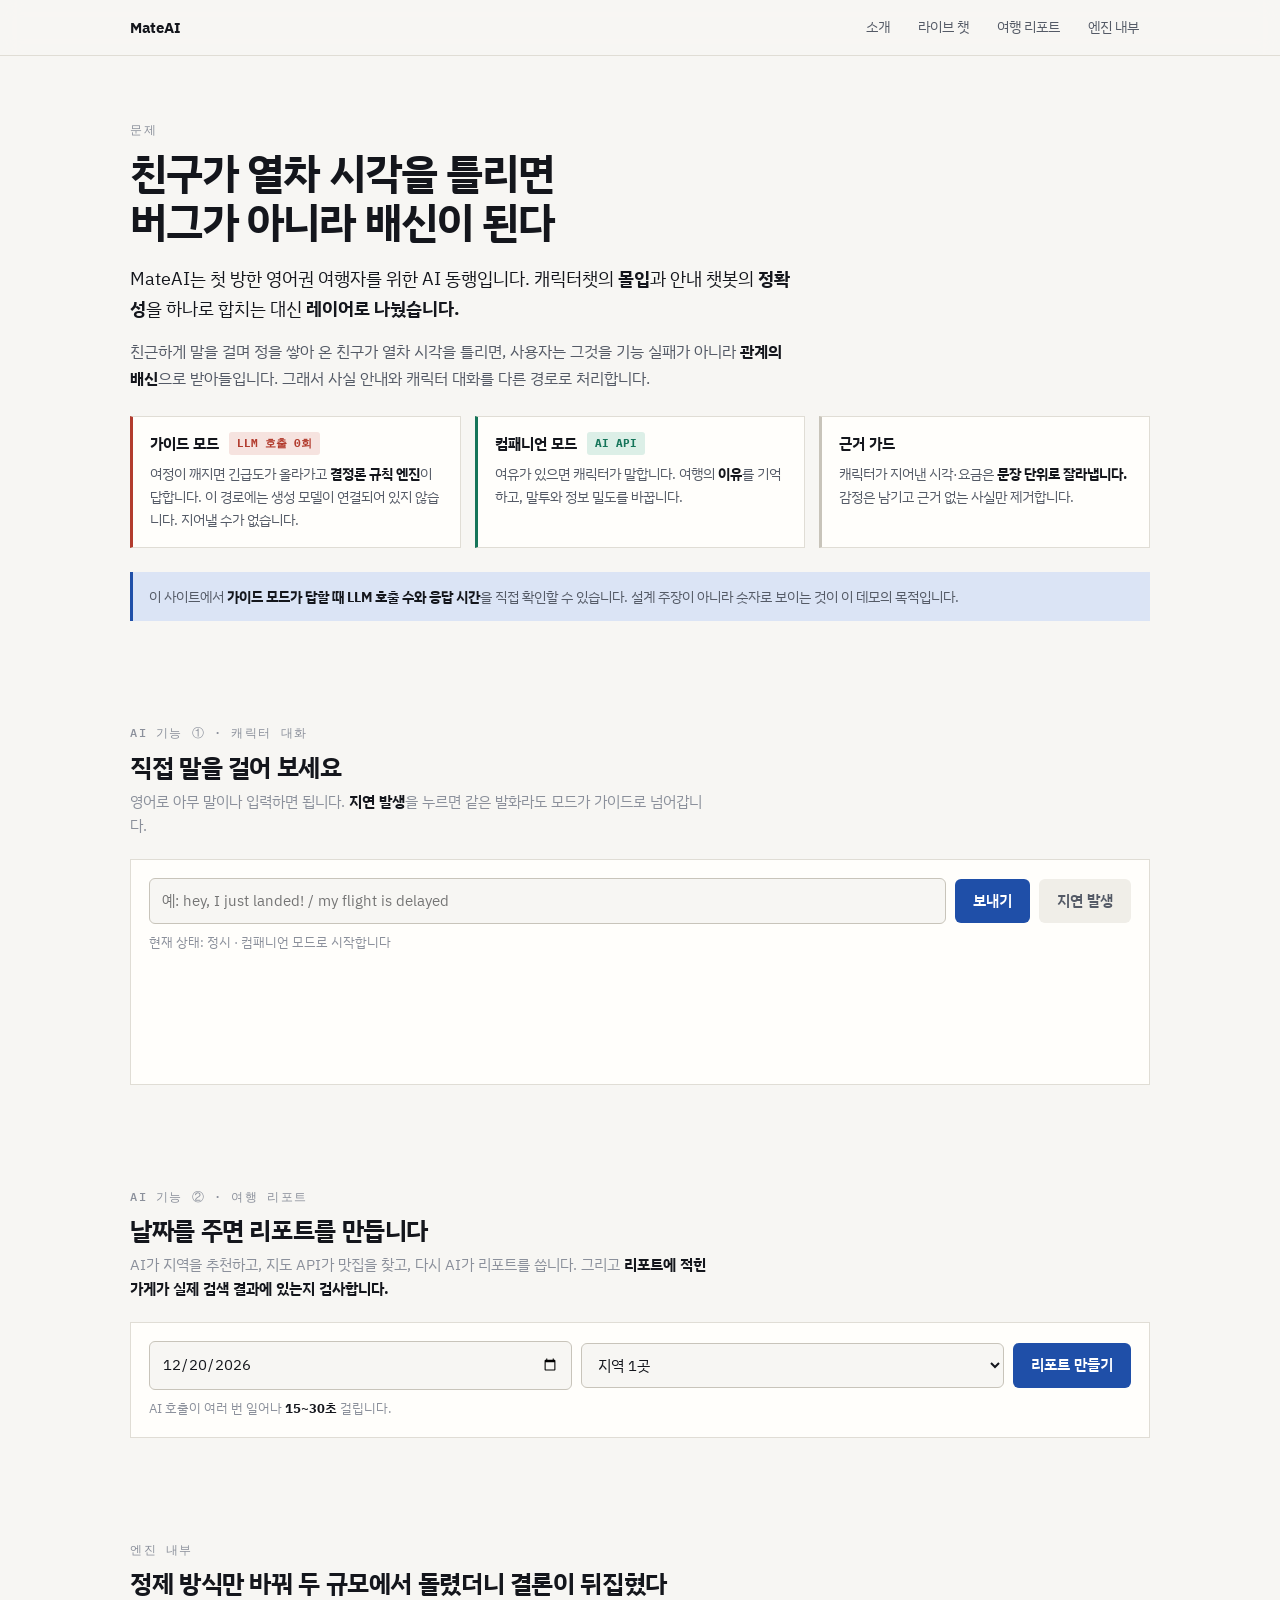
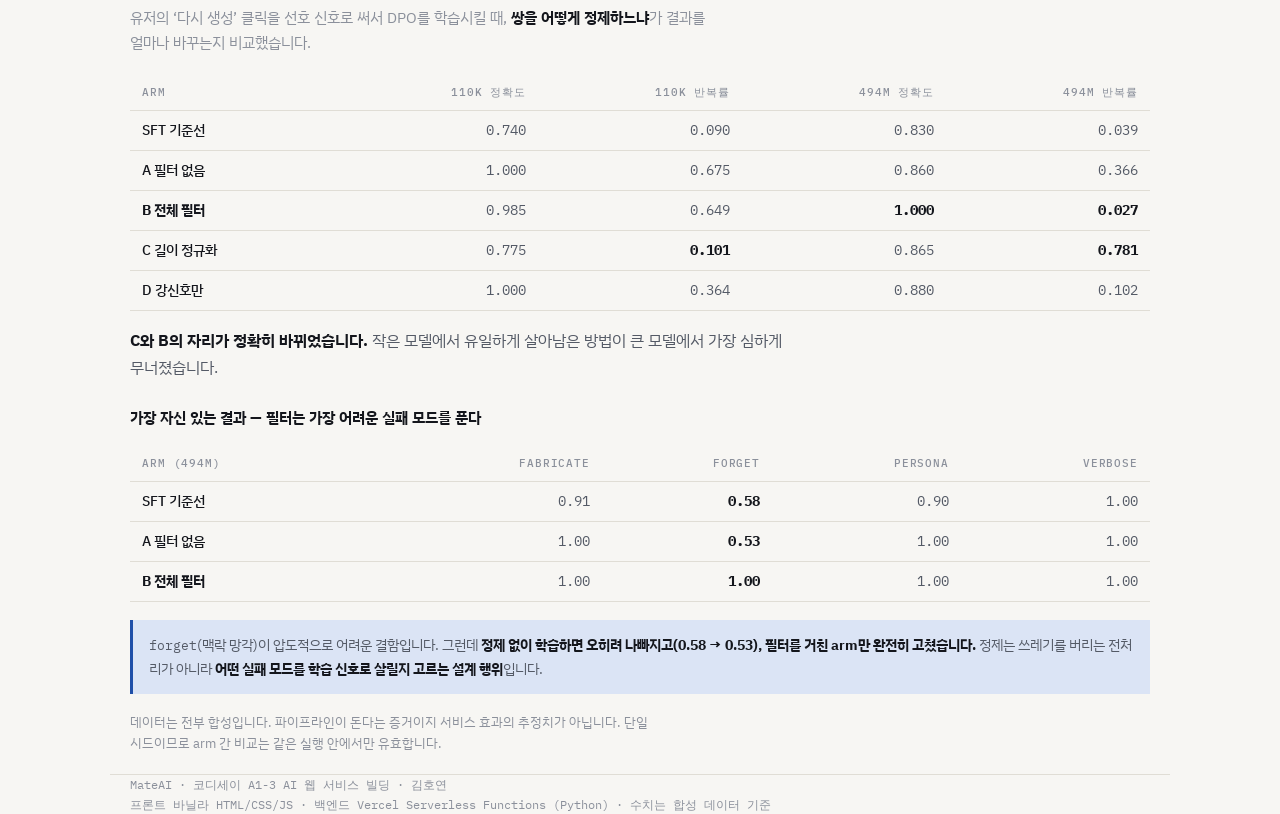
==== index.html @ 0fa053b8 "feat: MateAI 웹 서비스 — 4개 섹션 + AI 기능 2개 + 서버리스 API 프론트는 바닐라 HTML/CSS/JS(프레임워크 없음), 백엔드는 Vercel Python " ====
<!doctype html>
<html lang="ko">
<head>
<meta charset="utf-8">
<meta name="viewport" content="width=device-width,initial-scale=1">
<title>MateAI — 몰입과 무오류성을 레이어로 나눈 여행 동행 AI</title>
<meta name="description" content="캐릭터챗의 몰입과 안내 챗봇의 정확성을 레이어 분리로 공존시킨 AI 동행 서비스. 사실 안내 경로에는 LLM 호출이 없습니다.">
<link rel="preconnect" href="https://fonts.googleapis.com">
<link rel="preconnect" href="https://fonts.gstatic.com" crossorigin>
<link rel="stylesheet" href="https://fonts.googleapis.com/css2?family=IBM+Plex+Sans+KR:wght@300;400;500;600;700&family=IBM+Plex+Mono:wght@400;500;600&display=swap">
<link rel="stylesheet" href="/css/style.css">
</head>
<body>

<nav>
  <div class="wrap">
    <span class="brand">MateAI</span>
    <a href="#intro">소개</a>
    <a href="#chat">라이브 챗</a>
    <a href="#travel">여행 리포트</a>
    <a href="#engine">엔진 내부</a>
  </div>
</nav>

<main class="wrap">

  <!-- ── 섹션 1 ─────────────────────────────── -->
  <section id="intro">
    <p class="eyebrow">문제</p>
    <h1>친구가 열차 시각을 틀리면<br>버그가 아니라 배신이 된다</h1>
    <p class="lead">
      MateAI는 첫 방한 영어권 여행자를 위한 AI 동행입니다.
      캐릭터챗의 <strong>몰입</strong>과 안내 챗봇의 <strong>정확성</strong>을
      하나로 합치는 대신 <strong>레이어로 나눴습니다.</strong>
    </p>
    <p>
      친근하게 말을 걸며 정을 쌓아 온 친구가 열차 시각을 틀리면, 사용자는 그것을
      기능 실패가 아니라 <strong>관계의 배신</strong>으로 받아들입니다.
      그래서 사실 안내와 캐릭터 대화를 다른 경로로 처리합니다.
    </p>

    <div class="cards">
      <div class="card g">
        <h4>가이드 모드 <span class="pill g">LLM 호출 0회</span></h4>
        <p>여정이 깨지면 긴급도가 올라가고 <strong>결정론 규칙 엔진</strong>이 답합니다.
           이 경로에는 생성 모델이 연결되어 있지 않습니다. 지어낼 수가 없습니다.</p>
      </div>
      <div class="card c">
        <h4>컴패니언 모드 <span class="pill c">AI API</span></h4>
        <p>여유가 있으면 캐릭터가 말합니다. 여행의 <strong>이유</strong>를 기억하고,
           말투와 정보 밀도를 바꿉니다.</p>
      </div>
      <div class="card">
        <h4>근거 가드</h4>
        <p>캐릭터가 지어낸 시각·요금은 <strong>문장 단위로 잘라냅니다.</strong>
           감정은 남기고 근거 없는 사실만 제거합니다.</p>
      </div>
    </div>

    <div class="note">
      이 사이트에서 <strong>가이드 모드가 답할 때 LLM 호출 수와 응답 시간</strong>을 직접 확인할 수 있습니다.
      설계 주장이 아니라 숫자로 보이는 것이 이 데모의 목적입니다.
    </div>
  </section>

  <!-- ── 섹션 2 ─────────────────────────────── -->
  <section id="chat">
    <p class="eyebrow">AI 기능 ① · 캐릭터 대화</p>
    <h2>직접 말을 걸어 보세요</h2>
    <p class="sub">
      영어로 아무 말이나 입력하면 됩니다. <strong>지연 발생</strong>을 누르면
      같은 발화라도 모드가 가이드로 넘어갑니다.
    </p>

    <div class="panel">
      <div class="row">
        <input id="utterance" placeholder="예: hey, I just landed! / my flight is delayed"
               autocomplete="off" aria-label="메시지 입력">
        <button id="send">보내기</button>
        <button id="toggle" class="ghost">지연 발생</button>
      </div>
      <p class="hint" id="state-hint">현재 상태: 정시 · 컴패니언 모드로 시작합니다</p>
      <p class="err" id="chat-err" hidden></p>
      <div class="feed" id="feed"></div>
    </div>

    <div class="panel" id="inspector" hidden>
      <h3 style="margin-top:0">이번 턴의 내부</h3>
      <div id="kv"></div>
    </div>
  </section>

  <!-- ── 섹션 3 ─────────────────────────────── -->
  <section id="travel">
    <p class="eyebrow">AI 기능 ② · 여행 리포트</p>
    <h2>날짜를 주면 리포트를 만듭니다</h2>
    <p class="sub">
      AI가 지역을 추천하고, 지도 API가 맛집을 찾고, 다시 AI가 리포트를 씁니다.
      그리고 <strong>리포트에 적힌 가게가 실제 검색 결과에 있는지 검사합니다.</strong>
    </p>

    <div class="panel">
      <div class="row">
        <input id="date" type="date" aria-label="여행 날짜">
        <select id="cities" aria-label="추천 지역 수">
          <option value="1">지역 1곳</option>
          <option value="2">지역 2곳</option>
        </select>
        <button id="make">리포트 만들기</button>
      </div>
      <p class="hint">AI 호출이 여러 번 일어나 <strong>15~30초</strong> 걸립니다.</p>
      <p class="err" id="travel-err" hidden></p>
    </div>

    <div id="travel-out"></div>
  </section>

  <!-- ── 섹션 4 ─────────────────────────────── -->
  <section id="engine">
    <p class="eyebrow">엔진 내부</p>
    <h2>정제 방식만 바꿔 두 규모에서 돌렸더니 결론이 뒤집혔다</h2>
    <p class="sub">
      유저의 &lsquo;다시 생성&rsquo; 클릭을 선호 신호로 써서 DPO를 학습시킬 때,
      <strong>쌍을 어떻게 정제하느냐</strong>가 결과를 얼마나 바꾸는지 비교했습니다.
    </p>

    <div class="tw">
      <table>
        <thead>
          <tr><th>arm</th><th class="num">110K 정확도</th><th class="num">110K 반복률</th>
              <th class="num">494M 정확도</th><th class="num">494M 반복률</th></tr>
        </thead>
        <tbody>
          <tr><td>SFT 기준선</td><td class="num">0.740</td><td class="num">0.090</td>
              <td class="num">0.830</td><td class="num">0.039</td></tr>
          <tr><td>A 필터 없음</td><td class="num">1.000</td><td class="num">0.675</td>
              <td class="num">0.860</td><td class="num">0.366</td></tr>
          <tr><td><strong>B 전체 필터</strong></td><td class="num">0.985</td><td class="num">0.649</td>
              <td class="num"><strong>1.000</strong></td><td class="num"><strong>0.027</strong></td></tr>
          <tr><td>C 길이 정규화</td><td class="num">0.775</td><td class="num"><strong>0.101</strong></td>
              <td class="num">0.865</td><td class="num"><strong>0.781</strong></td></tr>
          <tr><td>D 강신호만</td><td class="num">1.000</td><td class="num">0.364</td>
              <td class="num">0.880</td><td class="num">0.102</td></tr>
        </tbody>
      </table>
    </div>

    <p>
      <strong>C와 B의 자리가 정확히 바뀌었습니다.</strong>
      작은 모델에서 유일하게 살아남은 방법이 큰 모델에서 가장 심하게 무너졌습니다.
    </p>

    <h3>가장 자신 있는 결과 — 필터는 가장 어려운 실패 모드를 푼다</h3>
    <div class="tw">
      <table>
        <thead><tr><th>arm (494M)</th><th class="num">fabricate</th><th class="num">forget</th>
                   <th class="num">persona</th><th class="num">verbose</th></tr></thead>
        <tbody>
          <tr><td>SFT 기준선</td><td class="num">0.91</td><td class="num"><strong>0.58</strong></td>
              <td class="num">0.90</td><td class="num">1.00</td></tr>
          <tr><td>A 필터 없음</td><td class="num">1.00</td><td class="num"><strong>0.53</strong></td>
              <td class="num">1.00</td><td class="num">1.00</td></tr>
          <tr><td><strong>B 전체 필터</strong></td><td class="num">1.00</td><td class="num"><strong>1.00</strong></td>
              <td class="num">1.00</td><td class="num">1.00</td></tr>
        </tbody>
      </table>
    </div>
    <div class="note">
      <code>forget</code>(맥락 망각)이 압도적으로 어려운 결함입니다.
      그런데 <strong>정제 없이 학습하면 오히려 나빠지고(0.58 → 0.53), 필터를 거친 arm만 완전히 고쳤습니다.</strong>
      정제는 쓰레기를 버리는 전처리가 아니라 <strong>어떤 실패 모드를 학습 신호로 살릴지 고르는 설계 행위</strong>입니다.
    </div>

    <p class="hint">
      데이터는 전부 합성입니다. 파이프라인이 돈다는 증거이지 서비스 효과의 추정치가 아닙니다.
      단일 시드이므로 arm 간 비교는 같은 실행 안에서만 유효합니다.
    </p>
  </section>

</main>

<footer class="wrap">
  MateAI · 코디세이 A1-3 AI 웹 서비스 빌딩 · 김호연<br>
  프론트 바닐라 HTML/CSS/JS · 백엔드 Vercel Serverless Functions (Python) · 수치는 합성 데이터 기준
</footer>

<script src="/js/app.js"></script>
</body>
</html>
---- css/style.css ----
:root{
  --ground:#f7f6f3; --surface:#fffefb; --surface-2:#f0eee8;
  --ink:#14161c; --ink-2:#545a66; --ink-3:#8b909b;
  --rule:#e0ddd5; --rule-strong:#c8c4ba;
  --accent:#1f4fa8; --accent-soft:#dbe4f5;
  --guide:#b23c2e; --guide-soft:#f6e3df;
  --companion:#16755a; --comp-soft:#dcefe7;
  --nav-h:56px;
}
@media (prefers-color-scheme:dark){
  :root{
    --ground:#14161a; --surface:#1c1f25; --surface-2:#23272f;
    --ink:#f2f1ee; --ink-2:#a8adb8; --ink-3:#767c88;
    --rule:#2c313a; --rule-strong:#3d434e;
    --accent:#79a4ee; --accent-soft:#1e2a44;
    --guide:#e08272; --guide-soft:#3a2320;
    --companion:#58b795; --comp-soft:#16302a;
  }
}
*{box-sizing:border-box}
html{scroll-behavior:smooth; scroll-padding-top:var(--nav-h)}
body{
  margin:0; background:var(--ground); color:var(--ink);
  font-family:"IBM Plex Sans KR",-apple-system,BlinkMacSystemFont,"Apple SD Gothic Neo",sans-serif;
  font-size:16px; line-height:1.7; -webkit-font-smoothing:antialiased;
}
.wrap{max-width:1060px; margin:0 auto; padding:0 20px}

/* ── 네비게이션 ─────────────────────────────── */
nav{
  position:sticky; top:0; z-index:20; height:var(--nav-h);
  background:color-mix(in srgb, var(--ground) 88%, transparent);
  backdrop-filter:blur(10px); border-bottom:1px solid var(--rule);
}
nav .wrap{display:flex; align-items:center; gap:6px; height:100%}
nav .brand{font-weight:700; letter-spacing:-.02em; margin-right:auto; font-size:15px}
nav a{
  color:var(--ink-2); text-decoration:none; font-size:13.5px; padding:7px 11px;
  border-radius:6px; white-space:nowrap;
}
nav a:hover,nav a:focus-visible{background:var(--surface-2); color:var(--ink)}
nav a:focus-visible{outline:2px solid var(--accent); outline-offset:1px}

section{padding:64px 0 20px; scroll-margin-top:var(--nav-h)}
h1{font-size:clamp(26px,5vw,42px); line-height:1.18; letter-spacing:-.022em; margin:0 0 16px; text-wrap:balance}
h2{font-size:clamp(19px,3vw,25px); line-height:1.3; letter-spacing:-.015em; margin:0 0 6px; text-wrap:balance}
h3{font-size:15px; margin:24px 0 8px}
p{margin:0 0 14px; max-width:66ch; color:var(--ink-2)}
.lead{font-size:18px; color:var(--ink); max-width:60ch}
.eyebrow{
  font-family:"IBM Plex Mono",ui-monospace,monospace; font-size:11.5px; font-weight:500;
  letter-spacing:.14em; text-transform:uppercase; color:var(--ink-3); margin:0 0 8px;
}
.sub{color:var(--ink-3); font-size:14.5px; margin:0 0 20px; max-width:64ch}
strong{color:var(--ink)}
code{font-family:"IBM Plex Mono",ui-monospace,monospace; font-size:.9em}

/* ── 카드/레이어 ────────────────────────────── */
.cards{display:grid; grid-template-columns:repeat(auto-fit,minmax(240px,1fr)); gap:14px; margin:24px 0}
.card{background:var(--surface); border:1px solid var(--rule); border-left:3px solid var(--rule-strong); padding:15px 17px}
.card.g{border-left-color:var(--guide)} .card.c{border-left-color:var(--companion)}
.card h4{margin:0 0 6px; font-size:14.5px}
.card p{font-size:13.5px; margin:0}
.pill{display:inline-block; font-family:"IBM Plex Mono",monospace; font-size:11px;
  padding:2px 8px; border-radius:3px; margin-left:6px; vertical-align:2px}
.pill.g{background:var(--guide-soft); color:var(--guide)}
.pill.c{background:var(--comp-soft); color:var(--companion)}

/* ── 폼 ─────────────────────────────────────── */
.panel{background:var(--surface); border:1px solid var(--rule); padding:18px; margin:18px 0}
.row{display:flex; gap:9px; flex-wrap:wrap; align-items:center}
input,select,button{font:inherit; font-size:14.5px}
input,select{
  flex:1 1 190px; min-width:0; padding:10px 12px;
  background:var(--ground); color:var(--ink); border:1px solid var(--rule-strong); border-radius:6px;
}
input:focus,select:focus{outline:2px solid var(--accent); outline-offset:1px; border-color:var(--accent)}
button{
  padding:10px 18px; border:0; border-radius:6px; background:var(--accent); color:#fff;
  font-weight:600; cursor:pointer;
}
button:hover:not(:disabled){filter:brightness(1.08)}
button:disabled{opacity:.5; cursor:not-allowed}
button:focus-visible{outline:2px solid var(--ink); outline-offset:2px}
button.ghost{background:var(--surface-2); color:var(--ink-2)}
.hint{font-size:12.5px; color:var(--ink-3); margin:8px 0 0}
.err{color:var(--guide); font-size:13.5px; margin:10px 0 0; font-weight:500}

/* ── 대화 ───────────────────────────────────── */
.feed{display:flex; flex-direction:column; gap:10px; margin:16px 0; min-height:80px}
.msg{max-width:82%; padding:10px 14px; border-radius:14px; font-size:14.5px; white-space:pre-wrap; word-break:break-word}
.msg.me{align-self:flex-end; background:var(--accent); color:#fff; border-bottom-right-radius:4px}
.msg.ai{align-self:flex-start; background:var(--surface-2); border-bottom-left-radius:4px}
.msg.ai.guide{border-left:3px solid var(--guide)}
.msg.ai.companion{border-left:3px solid var(--companion)}
.meta{font-family:"IBM Plex Mono",monospace; font-size:11.5px; color:var(--ink-3); margin-top:5px}

/* ── 인스펙터 ───────────────────────────────── */
.kv{display:flex; justify-content:space-between; gap:12px; padding:7px 0; border-bottom:1px solid var(--rule); font-size:13.5px}
.kv:last-child{border-bottom:0}
.kv .k{color:var(--ink-3)} .kv .v{font-family:"IBM Plex Mono",monospace; font-variant-numeric:tabular-nums}
.v.zero{color:var(--companion); font-weight:600}
.v.paid{color:var(--guide); font-weight:600}

/* ── 결과 ───────────────────────────────────── */
.report{background:var(--surface); border:1px solid var(--rule); padding:18px; overflow-x:auto}
.report h1,.report h2,.report h3{margin:18px 0 8px}
.report ul{padding-left:20px; color:var(--ink-2); font-size:14.5px}
.report li{margin-bottom:4px}
.report .flag{color:var(--guide); font-size:12px; font-family:"IBM Plex Mono",monospace}
.badge{display:inline-block; font-family:"IBM Plex Mono",monospace; font-size:11.5px;
  padding:3px 9px; border-radius:3px; margin-right:6px}
.badge.ok{background:var(--comp-soft); color:var(--companion)}
.badge.bad{background:var(--guide-soft); color:var(--guide)}

.tw{overflow-x:auto; margin:16px 0}
table{border-collapse:collapse; width:100%; font-size:13.5px; min-width:440px}
th,td{padding:8px 12px; text-align:left; border-bottom:1px solid var(--rule)}
th{font-family:"IBM Plex Mono",monospace; font-size:11px; letter-spacing:.08em;
  text-transform:uppercase; color:var(--ink-3); font-weight:500}
td{color:var(--ink-2)} td:first-child{color:var(--ink); font-weight:500}
td.num,th.num{text-align:right; font-family:"IBM Plex Mono",monospace; font-variant-numeric:tabular-nums}

.note{border-left:3px solid var(--accent); background:var(--accent-soft);
  padding:13px 16px; margin:18px 0; font-size:14px; color:var(--ink-2)}
footer{margin-top:56px; padding:22px 0 40px; border-top:1px solid var(--rule);
  font-family:"IBM Plex Mono",monospace; font-size:11.5px; color:var(--ink-3)}

.spinner{display:inline-block; width:13px; height:13px; border:2px solid var(--rule-strong);
  border-top-color:var(--accent); border-radius:50%; animation:spin .7s linear infinite;
  vertical-align:-2px; margin-right:6px}
@keyframes spin{to{transform:rotate(360deg)}}
@media (prefers-reduced-motion:reduce){*{animation:none!important; transition:none!important}
  html{scroll-behavior:auto}}

@media (max-width:640px){
  nav .brand{display:none}
  nav .wrap{gap:2px; overflow-x:auto}
  nav a{padding:7px 9px; font-size:13px}
  section{padding:44px 0 16px}
  .msg{max-width:92%}
  .row{flex-direction:column; align-items:stretch}
  button{width:100%}
}
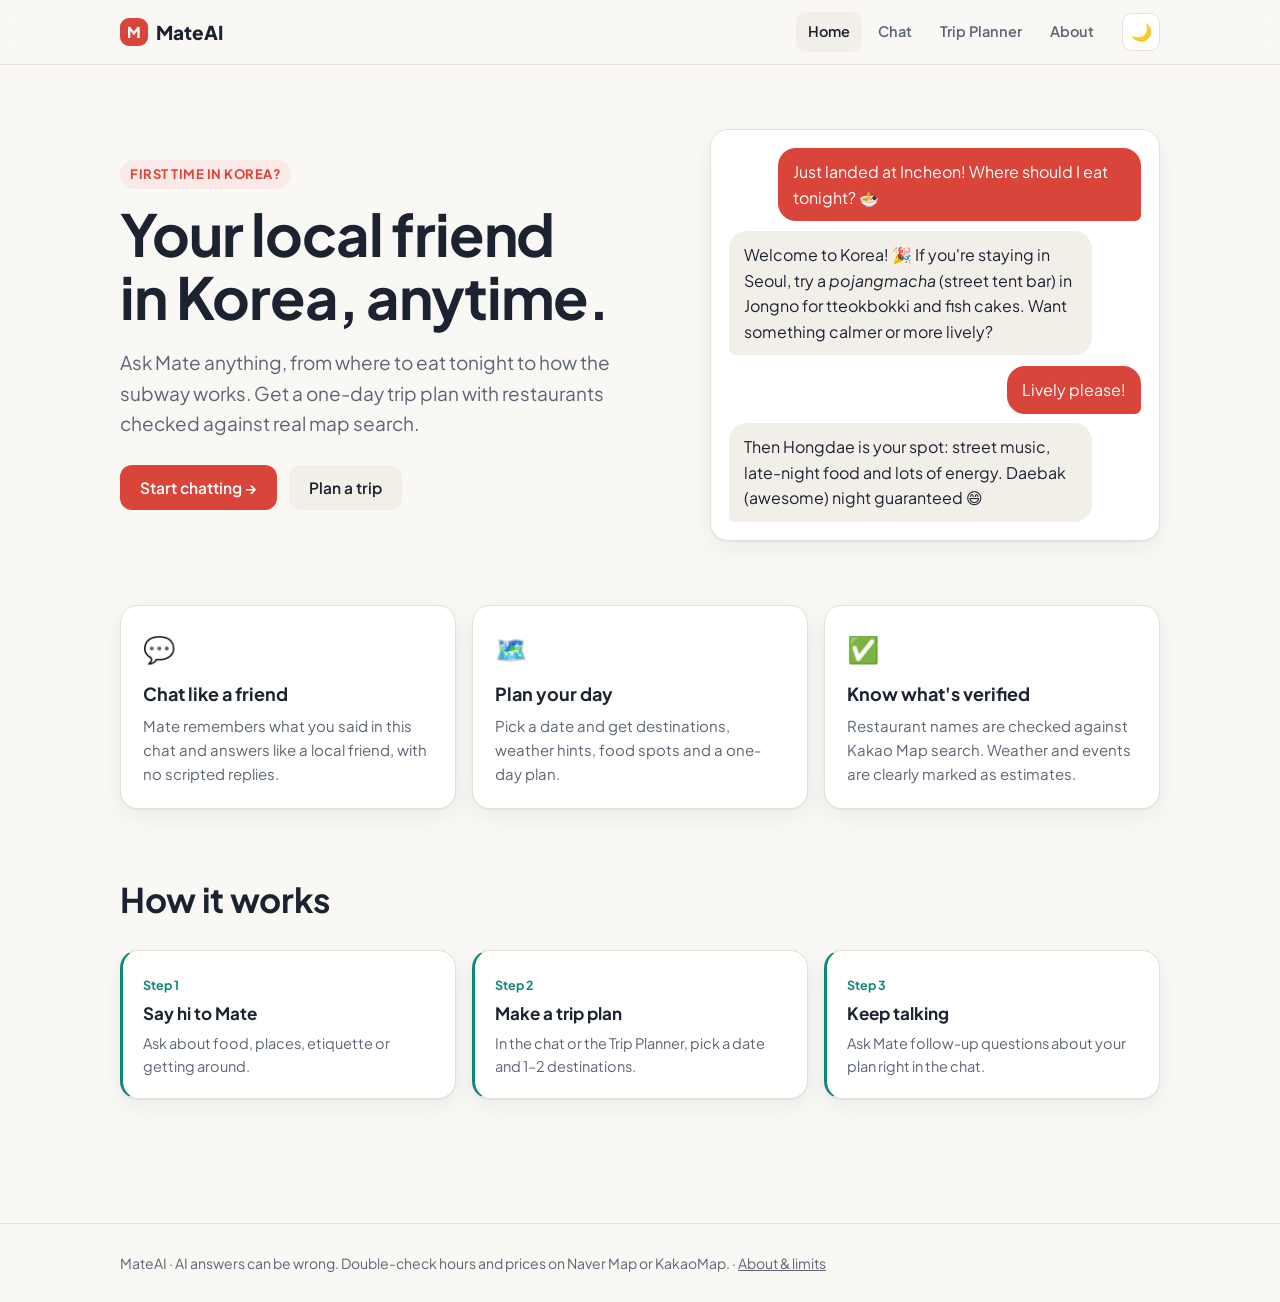
==== commit 94e5f01c: "feat(a1-3): traveler-facing multi-page redesign, natural chat, trip plan in chat - split into Home /" ====
--- a/index.html
+++ b/index.html
@@ -1,189 +1,78 @@
 <!doctype html>
-<html lang="ko">
+<html lang="en">
 <head>
 <meta charset="utf-8">
 <meta name="viewport" content="width=device-width,initial-scale=1">
-<title>MateAI — 몰입과 무오류성을 레이어로 나눈 여행 동행 AI</title>
-<meta name="description" content="캐릭터챗의 몰입과 안내 챗봇의 정확성을 레이어 분리로 공존시킨 AI 동행 서비스. 사실 안내 경로에는 LLM 호출이 없습니다.">
+<title>MateAI — Your local friend in Korea</title>
+<meta name="description" content="Chat with a Korean local friend and get an AI trip plan with restaurants checked against real map search.">
 <link rel="preconnect" href="https://fonts.googleapis.com">
 <link rel="preconnect" href="https://fonts.gstatic.com" crossorigin>
-<link rel="stylesheet" href="https://fonts.googleapis.com/css2?family=IBM+Plex+Sans+KR:wght@300;400;500;600;700&family=IBM+Plex+Mono:wght@400;500;600&display=swap">
+<link rel="stylesheet" href="https://fonts.googleapis.com/css2?family=Plus+Jakarta+Sans:wght@400;500;600;700;800&family=Noto+Sans+KR:wght@400;500;700&display=swap">
 <link rel="stylesheet" href="/css/style.css">
 </head>
 <body>
-
-<nav>
+<header class="nav">
   <div class="wrap">
-    <span class="brand">MateAI</span>
-    <a href="#intro">소개</a>
-    <a href="#chat">라이브 챗</a>
-    <a href="#travel">여행 리포트</a>
-    <a href="#engine">엔진 내부</a>
+    <a class="brand" href="/"><span class="dot">M</span>MateAI</a>
+    <nav class="links" aria-label="Main">
+      <a href="/" aria-current="page">Home</a>
+      <a href="/chat.html">Chat</a>
+      <a href="/trip.html">Trip Planner</a>
+      <a href="/about.html">About</a>
+    </nav>
+    <button class="theme-btn" id="theme" type="button" aria-label="Toggle dark mode">🌙</button>
   </div>
-</nav>
+</header>
 
 <main class="wrap">
-
-  <!-- ── 섹션 1 ─────────────────────────────── -->
-  <section id="intro">
-    <p class="eyebrow">문제</p>
-    <h1>친구가 열차 시각을 틀리면<br>버그가 아니라 배신이 된다</h1>
-    <p class="lead">
-      MateAI는 첫 방한 영어권 여행자를 위한 AI 동행입니다.
-      캐릭터챗의 <strong>몰입</strong>과 안내 챗봇의 <strong>정확성</strong>을
-      하나로 합치는 대신 <strong>레이어로 나눴습니다.</strong>
-    </p>
-    <p>
-      친근하게 말을 걸며 정을 쌓아 온 친구가 열차 시각을 틀리면, 사용자는 그것을
-      기능 실패가 아니라 <strong>관계의 배신</strong>으로 받아들입니다.
-      그래서 사실 안내와 캐릭터 대화를 다른 경로로 처리합니다.
-    </p>
-
-    <div class="cards">
-      <div class="card g">
-        <h4>가이드 모드 <span class="pill g">LLM 호출 0회</span></h4>
-        <p>여정이 깨지면 긴급도가 올라가고 <strong>결정론 규칙 엔진</strong>이 답합니다.
-           이 경로에는 생성 모델이 연결되어 있지 않습니다. 지어낼 수가 없습니다.</p>
-      </div>
-      <div class="card c">
-        <h4>컴패니언 모드 <span class="pill c">AI API</span></h4>
-        <p>여유가 있으면 캐릭터가 말합니다. 여행의 <strong>이유</strong>를 기억하고,
-           말투와 정보 밀도를 바꿉니다.</p>
-      </div>
-      <div class="card">
-        <h4>근거 가드</h4>
-        <p>캐릭터가 지어낸 시각·요금은 <strong>문장 단위로 잘라냅니다.</strong>
-           감정은 남기고 근거 없는 사실만 제거합니다.</p>
+  <section class="hero">
+    <div class="fade-in">
+      <span class="eyebrow">First time in Korea?</span>
+      <h1>Your local friend<br>in Korea, anytime.</h1>
+      <p class="lead">Ask Mate anything, from where to eat tonight to how the subway works.
+        Get a one-day trip plan with restaurants checked against real map search.</p>
+      <div class="ctas">
+        <a class="btn" href="/chat.html">Start chatting →</a>
+        <a class="btn ghost" href="/trip.html">Plan a trip</a>
       </div>
     </div>
-
-    <div class="note">
-      이 사이트에서 <strong>가이드 모드가 답할 때 LLM 호출 수와 응답 시간</strong>을 직접 확인할 수 있습니다.
-      설계 주장이 아니라 숫자로 보이는 것이 이 데모의 목적입니다.
+    <div class="card hero-chat fade-in" aria-hidden="true">
+      <div class="bubble user">Just landed at Incheon! Where should I eat tonight? 🍜</div>
+      <div class="bubble mate">Welcome to Korea! 🎉 If you're staying in Seoul, try a <em>pojangmacha</em> (street tent bar) in Jongno for tteokbokki and fish cakes. Want something calmer or more lively?</div>
+      <div class="bubble user">Lively please!</div>
+      <div class="bubble mate">Then Hongdae is your spot: street music, late-night food and lots of energy. Daebak (awesome) night guaranteed 😄</div>
     </div>
   </section>
 
-  <!-- ── 섹션 2 ─────────────────────────────── -->
-  <section id="chat">
-    <p class="eyebrow">AI 기능 ① · 캐릭터 대화</p>
-    <h2>직접 말을 걸어 보세요</h2>
-    <p class="sub">
-      영어로 아무 말이나 입력하면 됩니다. <strong>지연 발생</strong>을 누르면
-      같은 발화라도 모드가 가이드로 넘어갑니다.
-    </p>
+  <section class="features">
+    <article class="card feature">
+      <div class="icon">💬</div>
+      <h3>Chat like a friend</h3>
+      <p>Mate remembers what you said in this chat and answers like a local friend, with no scripted replies.</p>
+    </article>
+    <article class="card feature">
+      <div class="icon">🗺️</div>
+      <h3>Plan your day</h3>
+      <p>Pick a date and get destinations, weather hints, food spots and a one-day plan.</p>
+    </article>
+    <article class="card feature">
+      <div class="icon">✅</div>
+      <h3>Know what's verified</h3>
+      <p>Restaurant names are checked against Kakao Map search. Weather and events are clearly marked as estimates.</p>
+    </article>
+  </section>
 
-    <div class="panel">
-      <div class="row">
-        <input id="utterance" placeholder="예: hey, I just landed! / my flight is delayed"
-               autocomplete="off" aria-label="메시지 입력">
-        <button id="send">보내기</button>
-        <button id="toggle" class="ghost">지연 발생</button>
-      </div>
-      <p class="hint" id="state-hint">현재 상태: 정시 · 컴패니언 모드로 시작합니다</p>
-      <p class="err" id="chat-err" hidden></p>
-      <div class="feed" id="feed"></div>
-    </div>
-
-    <div class="panel" id="inspector" hidden>
-      <h3 style="margin-top:0">이번 턴의 내부</h3>
-      <div id="kv"></div>
+  <section class="section">
+    <h2>How it works</h2>
+    <div class="steps">
+      <div class="card step"><h3>Say hi to Mate</h3><p>Ask about food, places, etiquette or getting around.</p></div>
+      <div class="card step"><h3>Make a trip plan</h3><p>In the chat or the Trip Planner, pick a date and 1–2 destinations.</p></div>
+      <div class="card step"><h3>Keep talking</h3><p>Ask Mate follow-up questions about your plan right in the chat.</p></div>
     </div>
   </section>
-
-  <!-- ── 섹션 3 ─────────────────────────────── -->
-  <section id="travel">
-    <p class="eyebrow">AI 기능 ② · 여행 리포트</p>
-    <h2>날짜를 주면 리포트를 만듭니다</h2>
-    <p class="sub">
-      AI가 지역을 추천하고, 지도 API가 맛집을 찾고, 다시 AI가 리포트를 씁니다.
-      그리고 <strong>리포트에 적힌 가게가 실제 검색 결과에 있는지 검사합니다.</strong>
-    </p>
-
-    <div class="panel">
-      <div class="row">
-        <input id="date" type="date" aria-label="여행 날짜">
-        <select id="cities" aria-label="추천 지역 수">
-          <option value="1">지역 1곳</option>
-          <option value="2">지역 2곳</option>
-        </select>
-        <button id="make">리포트 만들기</button>
-      </div>
-      <p class="hint">AI 호출이 여러 번 일어나 <strong>15~30초</strong> 걸립니다.</p>
-      <p class="err" id="travel-err" hidden></p>
-    </div>
-
-    <div id="travel-out"></div>
-  </section>
-
-  <!-- ── 섹션 4 ─────────────────────────────── -->
-  <section id="engine">
-    <p class="eyebrow">엔진 내부</p>
-    <h2>정제 방식만 바꿔 두 규모에서 돌렸더니 결론이 뒤집혔다</h2>
-    <p class="sub">
-      유저의 &lsquo;다시 생성&rsquo; 클릭을 선호 신호로 써서 DPO를 학습시킬 때,
-      <strong>쌍을 어떻게 정제하느냐</strong>가 결과를 얼마나 바꾸는지 비교했습니다.
-    </p>
-
-    <div class="tw">
-      <table>
-        <thead>
-          <tr><th>arm</th><th class="num">110K 정확도</th><th class="num">110K 반복률</th>
-              <th class="num">494M 정확도</th><th class="num">494M 반복률</th></tr>
-        </thead>
-        <tbody>
-          <tr><td>SFT 기준선</td><td class="num">0.740</td><td class="num">0.090</td>
-              <td class="num">0.830</td><td class="num">0.039</td></tr>
-          <tr><td>A 필터 없음</td><td class="num">1.000</td><td class="num">0.675</td>
-              <td class="num">0.860</td><td class="num">0.366</td></tr>
-          <tr><td><strong>B 전체 필터</strong></td><td class="num">0.985</td><td class="num">0.649</td>
-              <td class="num"><strong>1.000</strong></td><td class="num"><strong>0.027</strong></td></tr>
-          <tr><td>C 길이 정규화</td><td class="num">0.775</td><td class="num"><strong>0.101</strong></td>
-              <td class="num">0.865</td><td class="num"><strong>0.781</strong></td></tr>
-          <tr><td>D 강신호만</td><td class="num">1.000</td><td class="num">0.364</td>
-              <td class="num">0.880</td><td class="num">0.102</td></tr>
-        </tbody>
-      </table>
-    </div>
-
-    <p>
-      <strong>C와 B의 자리가 정확히 바뀌었습니다.</strong>
-      작은 모델에서 유일하게 살아남은 방법이 큰 모델에서 가장 심하게 무너졌습니다.
-    </p>
-
-    <h3>가장 자신 있는 결과 — 필터는 가장 어려운 실패 모드를 푼다</h3>
-    <div class="tw">
-      <table>
-        <thead><tr><th>arm (494M)</th><th class="num">fabricate</th><th class="num">forget</th>
-                   <th class="num">persona</th><th class="num">verbose</th></tr></thead>
-        <tbody>
-          <tr><td>SFT 기준선</td><td class="num">0.91</td><td class="num"><strong>0.58</strong></td>
-              <td class="num">0.90</td><td class="num">1.00</td></tr>
-          <tr><td>A 필터 없음</td><td class="num">1.00</td><td class="num"><strong>0.53</strong></td>
-              <td class="num">1.00</td><td class="num">1.00</td></tr>
-          <tr><td><strong>B 전체 필터</strong></td><td class="num">1.00</td><td class="num"><strong>1.00</strong></td>
-              <td class="num">1.00</td><td class="num">1.00</td></tr>
-        </tbody>
-      </table>
-    </div>
-    <div class="note">
-      <code>forget</code>(맥락 망각)이 압도적으로 어려운 결함입니다.
-      그런데 <strong>정제 없이 학습하면 오히려 나빠지고(0.58 → 0.53), 필터를 거친 arm만 완전히 고쳤습니다.</strong>
-      정제는 쓰레기를 버리는 전처리가 아니라 <strong>어떤 실패 모드를 학습 신호로 살릴지 고르는 설계 행위</strong>입니다.
-    </div>
-
-    <p class="hint">
-      데이터는 전부 합성입니다. 파이프라인이 돈다는 증거이지 서비스 효과의 추정치가 아닙니다.
-      단일 시드이므로 arm 간 비교는 같은 실행 안에서만 유효합니다.
-    </p>
-  </section>
-
 </main>
 
-<footer class="wrap">
-  MateAI · 코디세이 A1-3 AI 웹 서비스 빌딩 · 김호연<br>
-  프론트 바닐라 HTML/CSS/JS · 백엔드 Vercel Serverless Functions (Python) · 수치는 합성 데이터 기준
-</footer>
-
-<script src="/js/app.js"></script>
+<footer><div class="wrap">MateAI · AI answers can be wrong. Double-check hours and prices on Naver Map or KakaoMap. · <a href="/about.html">About &amp; limits</a></div></footer>
+<script src="/js/common.js"></script>
 </body>
 </html>
--- a/css/style.css
+++ b/css/style.css
@@ -1,144 +1,182 @@
+/* MateAI — Korea travel companion. Vanilla CSS, light/dark via [data-theme]. */
 :root{
-  --ground:#f7f6f3; --surface:#fffefb; --surface-2:#f0eee8;
-  --ink:#14161c; --ink-2:#545a66; --ink-3:#8b909b;
-  --rule:#e0ddd5; --rule-strong:#c8c4ba;
-  --accent:#1f4fa8; --accent-soft:#dbe4f5;
-  --guide:#b23c2e; --guide-soft:#f6e3df;
-  --companion:#16755a; --comp-soft:#dcefe7;
-  --nav-h:56px;
+  --bg:#faf8f5; --surface:#ffffff; --surface-2:#f2eee8; --ink:#1c2230; --muted:#5d6574;
+  --line:#e6e0d7; --accent:#d9443b; --accent-ink:#ffffff; --accent-soft:#fbe9e7;
+  --jade:#0e8a7a; --jade-soft:#e2f4f1; --warn:#9a6700; --warn-soft:#fff4d6;
+  --shadow:0 1px 2px rgba(28,34,48,.06),0 8px 24px rgba(28,34,48,.06);
+  --radius:18px; --max:1080px;
+  --font:"Plus Jakarta Sans","Noto Sans KR",system-ui,-apple-system,"Segoe UI",sans-serif;
 }
 @media (prefers-color-scheme:dark){
-  :root{
-    --ground:#14161a; --surface:#1c1f25; --surface-2:#23272f;
-    --ink:#f2f1ee; --ink-2:#a8adb8; --ink-3:#767c88;
-    --rule:#2c313a; --rule-strong:#3d434e;
-    --accent:#79a4ee; --accent-soft:#1e2a44;
-    --guide:#e08272; --guide-soft:#3a2320;
-    --companion:#58b795; --comp-soft:#16302a;
+  :root:not([data-theme="light"]){
+    --bg:#12151c; --surface:#1a1f29; --surface-2:#232a36; --ink:#eef1f6; --muted:#a3acbb;
+    --line:#2d3544; --accent:#ff6b5e; --accent-ink:#1a0f0e; --accent-soft:#3a2220;
+    --jade:#4fd1bd; --jade-soft:#17332f; --warn:#f5c451; --warn-soft:#352c14;
+    --shadow:0 1px 2px rgba(0,0,0,.3),0 8px 24px rgba(0,0,0,.25);
   }
 }
+:root[data-theme="dark"]{
+  --bg:#12151c; --surface:#1a1f29; --surface-2:#232a36; --ink:#eef1f6; --muted:#a3acbb;
+  --line:#2d3544; --accent:#ff6b5e; --accent-ink:#1a0f0e; --accent-soft:#3a2220;
+  --jade:#4fd1bd; --jade-soft:#17332f; --warn:#f5c451; --warn-soft:#352c14;
+  --shadow:0 1px 2px rgba(0,0,0,.3),0 8px 24px rgba(0,0,0,.25);
+}
+
 *{box-sizing:border-box}
-html{scroll-behavior:smooth; scroll-padding-top:var(--nav-h)}
-body{
-  margin:0; background:var(--ground); color:var(--ink);
-  font-family:"IBM Plex Sans KR",-apple-system,BlinkMacSystemFont,"Apple SD Gothic Neo",sans-serif;
-  font-size:16px; line-height:1.7; -webkit-font-smoothing:antialiased;
+html{scroll-behavior:smooth}
+body{margin:0; background:var(--bg); color:var(--ink); font:16px/1.6 var(--font);
+  -webkit-font-smoothing:antialiased; transition:background .25s,color .25s}
+a{color:inherit}
+img{max-width:100%}
+.wrap{max-width:var(--max); margin:0 auto; padding-inline:20px}
+
+/* ── nav ─────────────────────────────────────────── */
+.nav{position:sticky; top:0; z-index:10; background:color-mix(in srgb,var(--bg) 85%,transparent);
+  backdrop-filter:blur(10px); border-bottom:1px solid var(--line)}
+.nav .wrap{display:flex; align-items:center; gap:16px; height:64px}
+.brand{display:flex; align-items:center; gap:8px; font-weight:800; font-size:19px; text-decoration:none}
+.brand .dot{width:28px; height:28px; border-radius:9px; background:var(--accent); color:var(--accent-ink);
+  display:grid; place-items:center; font-size:15px}
+.links{display:flex; gap:4px; margin-left:auto}
+.links a{padding:8px 12px; border-radius:10px; text-decoration:none; color:var(--muted); font-weight:600; font-size:14.5px;
+  transition:background .15s,color .15s}
+.links a:hover{background:var(--surface-2); color:var(--ink)}
+.links a[aria-current="page"]{color:var(--ink); background:var(--surface-2)}
+.theme-btn{border:1px solid var(--line); background:var(--surface); color:var(--ink); width:38px; height:38px;
+  border-radius:10px; cursor:pointer; font-size:17px; transition:transform .2s}
+.theme-btn:active{transform:rotate(25deg) scale(.92)}
+@media (max-width:640px){
+  .nav .wrap{height:auto; flex-wrap:wrap; padding-block:10px; gap:8px}
+  .links{order:3; width:100%; margin:0; overflow-x:auto}
+  .links a{white-space:nowrap}
+  .theme-btn{margin-left:auto}
 }
-.wrap{max-width:1060px; margin:0 auto; padding:0 20px}
 
-/* ── 네비게이션 ─────────────────────────────── */
-nav{
-  position:sticky; top:0; z-index:20; height:var(--nav-h);
-  background:color-mix(in srgb, var(--ground) 88%, transparent);
-  backdrop-filter:blur(10px); border-bottom:1px solid var(--rule);
+/* ── common ──────────────────────────────────────── */
+.eyebrow{display:inline-block; font-size:13px; font-weight:700; letter-spacing:.04em; text-transform:uppercase;
+  color:var(--accent); background:var(--accent-soft); padding:4px 10px; border-radius:99px}
+h1{font-size:clamp(34px,6vw,58px); line-height:1.08; letter-spacing:-.02em; margin:14px 0 16px}
+h2{font-size:clamp(24px,3.4vw,34px); letter-spacing:-.01em; margin:0 0 10px}
+.lead{font-size:clamp(17px,2vw,19px); color:var(--muted); max-width:620px}
+.card{background:var(--surface); border:1px solid var(--line); border-radius:var(--radius); box-shadow:var(--shadow)}
+.btn{display:inline-flex; align-items:center; justify-content:center; gap:8px; border:0; cursor:pointer;
+  font:600 15.5px var(--font); padding:13px 20px; border-radius:12px; text-decoration:none;
+  background:var(--accent); color:var(--accent-ink); transition:transform .12s,filter .15s,opacity .15s}
+.btn:hover{filter:brightness(1.06)}
+.btn:active{transform:scale(.97)}
+.btn:disabled{opacity:.55; cursor:not-allowed; transform:none}
+.btn.ghost{background:var(--surface-2); color:var(--ink)}
+.hint{color:var(--muted); font-size:14px}
+.err{color:var(--accent); background:var(--accent-soft); padding:10px 14px; border-radius:12px; font-size:14.5px; margin:10px 0 0}
+footer{border-top:1px solid var(--line); margin-top:72px; padding-block:28px; color:var(--muted); font-size:14px}
+.fade-in{animation:fade .35s ease both}
+@keyframes fade{from{opacity:0; transform:translateY(6px)}to{opacity:1; transform:none}}
+@media (prefers-reduced-motion:reduce){*{animation:none!important; transition:none!important}}
+
+/* ── home ────────────────────────────────────────── */
+.hero{display:grid; grid-template-columns:1.1fr .9fr; gap:40px; align-items:center; padding-block:64px 40px}
+.hero .ctas{display:flex; gap:12px; flex-wrap:wrap; margin-top:26px}
+.hero-chat{padding:18px; display:flex; flex-direction:column; gap:10px}
+.hero-chat .bubble{max-width:88%}
+.features{display:grid; grid-template-columns:repeat(3,1fr); gap:16px; padding-block:24px}
+.feature{padding:22px}
+.feature .icon{font-size:26px}
+.feature h3{margin:10px 0 6px; font-size:18px}
+.feature p{margin:0; color:var(--muted); font-size:15px}
+.steps{display:grid; grid-template-columns:repeat(3,1fr); gap:16px; counter-reset:s; padding-block:12px}
+.step{padding:20px; border-left:3px solid var(--jade)}
+.step::before{counter-increment:s; content:"Step " counter(s); font-size:12.5px; font-weight:700; color:var(--jade)}
+.step h3{margin:4px 0 4px; font-size:17px}
+.step p{margin:0; color:var(--muted); font-size:14.5px}
+.section{padding-block:40px}
+@media (max-width:860px){
+  .hero{grid-template-columns:1fr; padding-block:40px 20px}
+  .features,.steps{grid-template-columns:1fr}
 }
-nav .wrap{display:flex; align-items:center; gap:6px; height:100%}
-nav .brand{font-weight:700; letter-spacing:-.02em; margin-right:auto; font-size:15px}
-nav a{
-  color:var(--ink-2); text-decoration:none; font-size:13.5px; padding:7px 11px;
-  border-radius:6px; white-space:nowrap;
+
+/* ── chat ────────────────────────────────────────── */
+.chat-page{display:grid; grid-template-columns:1fr 300px; gap:20px; padding-block:24px}
+.chat-box{display:flex; flex-direction:column; height:calc(100vh - 140px); min-height:520px; overflow:hidden}
+.chat-head{display:flex; align-items:center; gap:12px; padding:14px 18px; border-bottom:1px solid var(--line)}
+.avatar{width:40px; height:40px; border-radius:50%; background:var(--jade-soft); display:grid; place-items:center; font-size:20px; flex:none}
+.chat-head strong{display:block}
+.chat-head .status{font-size:13px; color:var(--jade)}
+.chat-head .btn{margin-left:auto; padding:8px 12px; font-size:13.5px}
+.feed{flex:1; overflow-y:auto; padding:18px; display:flex; flex-direction:column; gap:12px; scroll-behavior:smooth}
+.bubble{padding:11px 15px; border-radius:18px; max-width:78%; white-space:pre-wrap; word-wrap:break-word;
+  animation:pop .22s ease both}
+@keyframes pop{from{opacity:0; transform:translateY(6px) scale(.98)}to{opacity:1; transform:none}}
+.bubble.user{align-self:flex-end; background:var(--accent); color:var(--accent-ink); border-bottom-right-radius:6px}
+.bubble.mate{align-self:flex-start; background:var(--surface-2); border-bottom-left-radius:6px}
+.bubble.system{align-self:center; background:transparent; color:var(--muted); font-size:13.5px; text-align:center}
+.bubble.report{white-space:normal; max-width:92%}
+.bubble .meta{display:block; font-size:11.5px; opacity:.65; margin-top:4px}
+.bubble.fallback{border:1px dashed var(--warn); background:var(--warn-soft)}
+.typing{display:inline-flex; gap:4px; padding:14px 16px}
+.typing i{width:7px; height:7px; border-radius:50%; background:var(--muted); animation:blink 1.2s infinite}
+.typing i:nth-child(2){animation-delay:.2s}.typing i:nth-child(3){animation-delay:.4s}
+@keyframes blink{0%,80%,100%{opacity:.25}40%{opacity:1}}
+.chips{display:flex; gap:8px; padding:0 18px 10px; overflow-x:auto}
+.chip{flex:none; border:1px solid var(--line); background:var(--surface); color:var(--ink); border-radius:99px;
+  padding:7px 13px; font:500 13.5px var(--font); cursor:pointer; transition:background .15s,transform .12s}
+.chip:hover{background:var(--surface-2)}
+.chip:active{transform:scale(.96)}
+.chip.accent{border-color:var(--jade); color:var(--jade)}
+.composer{display:flex; gap:8px; padding:12px 14px; border-top:1px solid var(--line)}
+.composer textarea{flex:1; resize:none; border:1px solid var(--line); background:var(--bg); color:var(--ink);
+  border-radius:14px; padding:12px 14px; font:15.5px/1.4 var(--font); max-height:120px}
+.composer textarea:focus,input:focus,select:focus{outline:2px solid var(--accent); outline-offset:1px}
+.trip-inline{display:flex; gap:8px; flex-wrap:wrap; align-items:center; padding:10px 18px; border-top:1px solid var(--line); background:var(--surface-2)}
+.trip-inline input,.trip-inline select{padding:9px; border-radius:10px; border:1px solid var(--line); background:var(--bg); color:var(--ink); font:14.5px var(--font)}
+.trip-inline .btn{padding:9px 14px}
+.side{padding:18px; align-self:start; position:sticky; top:84px}
+.side h3{margin:0 0 8px; font-size:16px}
+.side ul{margin:0; padding-left:18px; color:var(--muted); font-size:14.5px}
+.switch{display:flex; align-items:center; gap:10px; margin-top:14px; font-size:14.5px; cursor:pointer}
+.switch input{width:18px; height:18px; accent-color:var(--accent)}
+.options{display:grid; gap:8px; margin-top:8px}
+.option{background:var(--surface); border:1px solid var(--line); border-radius:12px; padding:8px 12px; font-size:14px; white-space:normal}
+@media (max-width:860px){
+  .chat-page{grid-template-columns:1fr; padding-block:12px}
+  .chat-box{height:calc(100vh - 150px); min-height:460px}
+  .side{position:static}
+  .bubble{max-width:88%}
 }
-nav a:hover,nav a:focus-visible{background:var(--surface-2); color:var(--ink)}
-nav a:focus-visible{outline:2px solid var(--accent); outline-offset:1px}
 
-section{padding:64px 0 20px; scroll-margin-top:var(--nav-h)}
-h1{font-size:clamp(26px,5vw,42px); line-height:1.18; letter-spacing:-.022em; margin:0 0 16px; text-wrap:balance}
-h2{font-size:clamp(19px,3vw,25px); line-height:1.3; letter-spacing:-.015em; margin:0 0 6px; text-wrap:balance}
-h3{font-size:15px; margin:24px 0 8px}
-p{margin:0 0 14px; max-width:66ch; color:var(--ink-2)}
-.lead{font-size:18px; color:var(--ink); max-width:60ch}
-.eyebrow{
-  font-family:"IBM Plex Mono",ui-monospace,monospace; font-size:11.5px; font-weight:500;
-  letter-spacing:.14em; text-transform:uppercase; color:var(--ink-3); margin:0 0 8px;
+/* ── trip planner ────────────────────────────────── */
+.planner{display:grid; grid-template-columns:340px 1fr; gap:20px; padding-block:24px; align-items:start}
+.form{padding:22px; position:sticky; top:84px}
+.form label{display:block; font-weight:600; font-size:14.5px; margin:14px 0 6px}
+.form input,.form select{width:100%; padding:12px; border-radius:12px; border:1px solid var(--line);
+  background:var(--bg); color:var(--ink); font:15.5px var(--font)}
+.form .btn{width:100%; margin-top:18px}
+.result{padding:26px; min-height:320px}
+.result.empty{display:grid; place-items:center; text-align:center; color:var(--muted)}
+.report h2{font-size:22px; margin:22px 0 8px; padding-bottom:6px; border-bottom:1px solid var(--line)}
+.report h3{font-size:17px; margin:14px 0 6px}
+.report h2:first-child{margin-top:0}
+.report ul{padding-left:20px; margin:6px 0}
+.report li{margin:4px 0}
+.badge{display:inline-block; font-size:12.5px; font-weight:700; padding:3px 10px; border-radius:99px; margin-right:8px}
+.badge.ok{background:var(--jade-soft); color:var(--jade)}
+.badge.bad{background:var(--accent-soft); color:var(--accent)}
+.badge.warn{background:var(--warn-soft); color:var(--warn)}
+.flag{font-size:12px; color:var(--accent); font-weight:600}
+.checks{margin-top:22px; padding:16px; border-radius:14px; background:var(--surface-2); font-size:14.5px}
+.checks details{margin-top:8px}
+.result-actions{display:flex; gap:10px; flex-wrap:wrap; margin-top:18px}
+.skeleton{height:14px; border-radius:7px; background:linear-gradient(90deg,var(--surface-2),var(--line),var(--surface-2));
+  background-size:200% 100%; animation:shimmer 1.3s infinite; margin:10px 0}
+@keyframes shimmer{to{background-position:-200% 0}}
+@media (max-width:860px){
+  .planner{grid-template-columns:1fr}
+  .form{position:static}
 }
-.sub{color:var(--ink-3); font-size:14.5px; margin:0 0 20px; max-width:64ch}
-strong{color:var(--ink)}
-code{font-family:"IBM Plex Mono",ui-monospace,monospace; font-size:.9em}
 
-/* ── 카드/레이어 ────────────────────────────── */
-.cards{display:grid; grid-template-columns:repeat(auto-fit,minmax(240px,1fr)); gap:14px; margin:24px 0}
-.card{background:var(--surface); border:1px solid var(--rule); border-left:3px solid var(--rule-strong); padding:15px 17px}
-.card.g{border-left-color:var(--guide)} .card.c{border-left-color:var(--companion)}
-.card h4{margin:0 0 6px; font-size:14.5px}
-.card p{font-size:13.5px; margin:0}
-.pill{display:inline-block; font-family:"IBM Plex Mono",monospace; font-size:11px;
-  padding:2px 8px; border-radius:3px; margin-left:6px; vertical-align:2px}
-.pill.g{background:var(--guide-soft); color:var(--guide)}
-.pill.c{background:var(--comp-soft); color:var(--companion)}
-
-/* ── 폼 ─────────────────────────────────────── */
-.panel{background:var(--surface); border:1px solid var(--rule); padding:18px; margin:18px 0}
-.row{display:flex; gap:9px; flex-wrap:wrap; align-items:center}
-input,select,button{font:inherit; font-size:14.5px}
-input,select{
-  flex:1 1 190px; min-width:0; padding:10px 12px;
-  background:var(--ground); color:var(--ink); border:1px solid var(--rule-strong); border-radius:6px;
-}
-input:focus,select:focus{outline:2px solid var(--accent); outline-offset:1px; border-color:var(--accent)}
-button{
-  padding:10px 18px; border:0; border-radius:6px; background:var(--accent); color:#fff;
-  font-weight:600; cursor:pointer;
-}
-button:hover:not(:disabled){filter:brightness(1.08)}
-button:disabled{opacity:.5; cursor:not-allowed}
-button:focus-visible{outline:2px solid var(--ink); outline-offset:2px}
-button.ghost{background:var(--surface-2); color:var(--ink-2)}
-.hint{font-size:12.5px; color:var(--ink-3); margin:8px 0 0}
-.err{color:var(--guide); font-size:13.5px; margin:10px 0 0; font-weight:500}
-
-/* ── 대화 ───────────────────────────────────── */
-.feed{display:flex; flex-direction:column; gap:10px; margin:16px 0; min-height:80px}
-.msg{max-width:82%; padding:10px 14px; border-radius:14px; font-size:14.5px; white-space:pre-wrap; word-break:break-word}
-.msg.me{align-self:flex-end; background:var(--accent); color:#fff; border-bottom-right-radius:4px}
-.msg.ai{align-self:flex-start; background:var(--surface-2); border-bottom-left-radius:4px}
-.msg.ai.guide{border-left:3px solid var(--guide)}
-.msg.ai.companion{border-left:3px solid var(--companion)}
-.meta{font-family:"IBM Plex Mono",monospace; font-size:11.5px; color:var(--ink-3); margin-top:5px}
-
-/* ── 인스펙터 ───────────────────────────────── */
-.kv{display:flex; justify-content:space-between; gap:12px; padding:7px 0; border-bottom:1px solid var(--rule); font-size:13.5px}
-.kv:last-child{border-bottom:0}
-.kv .k{color:var(--ink-3)} .kv .v{font-family:"IBM Plex Mono",monospace; font-variant-numeric:tabular-nums}
-.v.zero{color:var(--companion); font-weight:600}
-.v.paid{color:var(--guide); font-weight:600}
-
-/* ── 결과 ───────────────────────────────────── */
-.report{background:var(--surface); border:1px solid var(--rule); padding:18px; overflow-x:auto}
-.report h1,.report h2,.report h3{margin:18px 0 8px}
-.report ul{padding-left:20px; color:var(--ink-2); font-size:14.5px}
-.report li{margin-bottom:4px}
-.report .flag{color:var(--guide); font-size:12px; font-family:"IBM Plex Mono",monospace}
-.badge{display:inline-block; font-family:"IBM Plex Mono",monospace; font-size:11.5px;
-  padding:3px 9px; border-radius:3px; margin-right:6px}
-.badge.ok{background:var(--comp-soft); color:var(--companion)}
-.badge.bad{background:var(--guide-soft); color:var(--guide)}
-
-.tw{overflow-x:auto; margin:16px 0}
-table{border-collapse:collapse; width:100%; font-size:13.5px; min-width:440px}
-th,td{padding:8px 12px; text-align:left; border-bottom:1px solid var(--rule)}
-th{font-family:"IBM Plex Mono",monospace; font-size:11px; letter-spacing:.08em;
-  text-transform:uppercase; color:var(--ink-3); font-weight:500}
-td{color:var(--ink-2)} td:first-child{color:var(--ink); font-weight:500}
-td.num,th.num{text-align:right; font-family:"IBM Plex Mono",monospace; font-variant-numeric:tabular-nums}
-
-.note{border-left:3px solid var(--accent); background:var(--accent-soft);
-  padding:13px 16px; margin:18px 0; font-size:14px; color:var(--ink-2)}
-footer{margin-top:56px; padding:22px 0 40px; border-top:1px solid var(--rule);
-  font-family:"IBM Plex Mono",monospace; font-size:11.5px; color:var(--ink-3)}
-
-.spinner{display:inline-block; width:13px; height:13px; border:2px solid var(--rule-strong);
-  border-top-color:var(--accent); border-radius:50%; animation:spin .7s linear infinite;
-  vertical-align:-2px; margin-right:6px}
-@keyframes spin{to{transform:rotate(360deg)}}
-@media (prefers-reduced-motion:reduce){*{animation:none!important; transition:none!important}
-  html{scroll-behavior:auto}}
-
-@media (max-width:640px){
-  nav .brand{display:none}
-  nav .wrap{gap:2px; overflow-x:auto}
-  nav a{padding:7px 9px; font-size:13px}
-  section{padding:44px 0 16px}
-  .msg{max-width:92%}
-  .row{flex-direction:column; align-items:stretch}
-  button{width:100%}
-}
+/* ── about ───────────────────────────────────────── */
+.about-grid{display:grid; grid-template-columns:1fr 1fr; gap:16px}
+.about-grid .card{padding:22px}
+.about-grid h3{margin:0 0 8px}
+.about-grid p,.about-grid li{color:var(--muted); font-size:15px}
+.flow{font-family:ui-monospace,Menlo,monospace; font-size:13.5px; background:var(--surface-2); padding:16px; border-radius:14px; overflow-x:auto; white-space:pre}
+@media (max-width:760px){.about-grid{grid-template-columns:1fr}}
